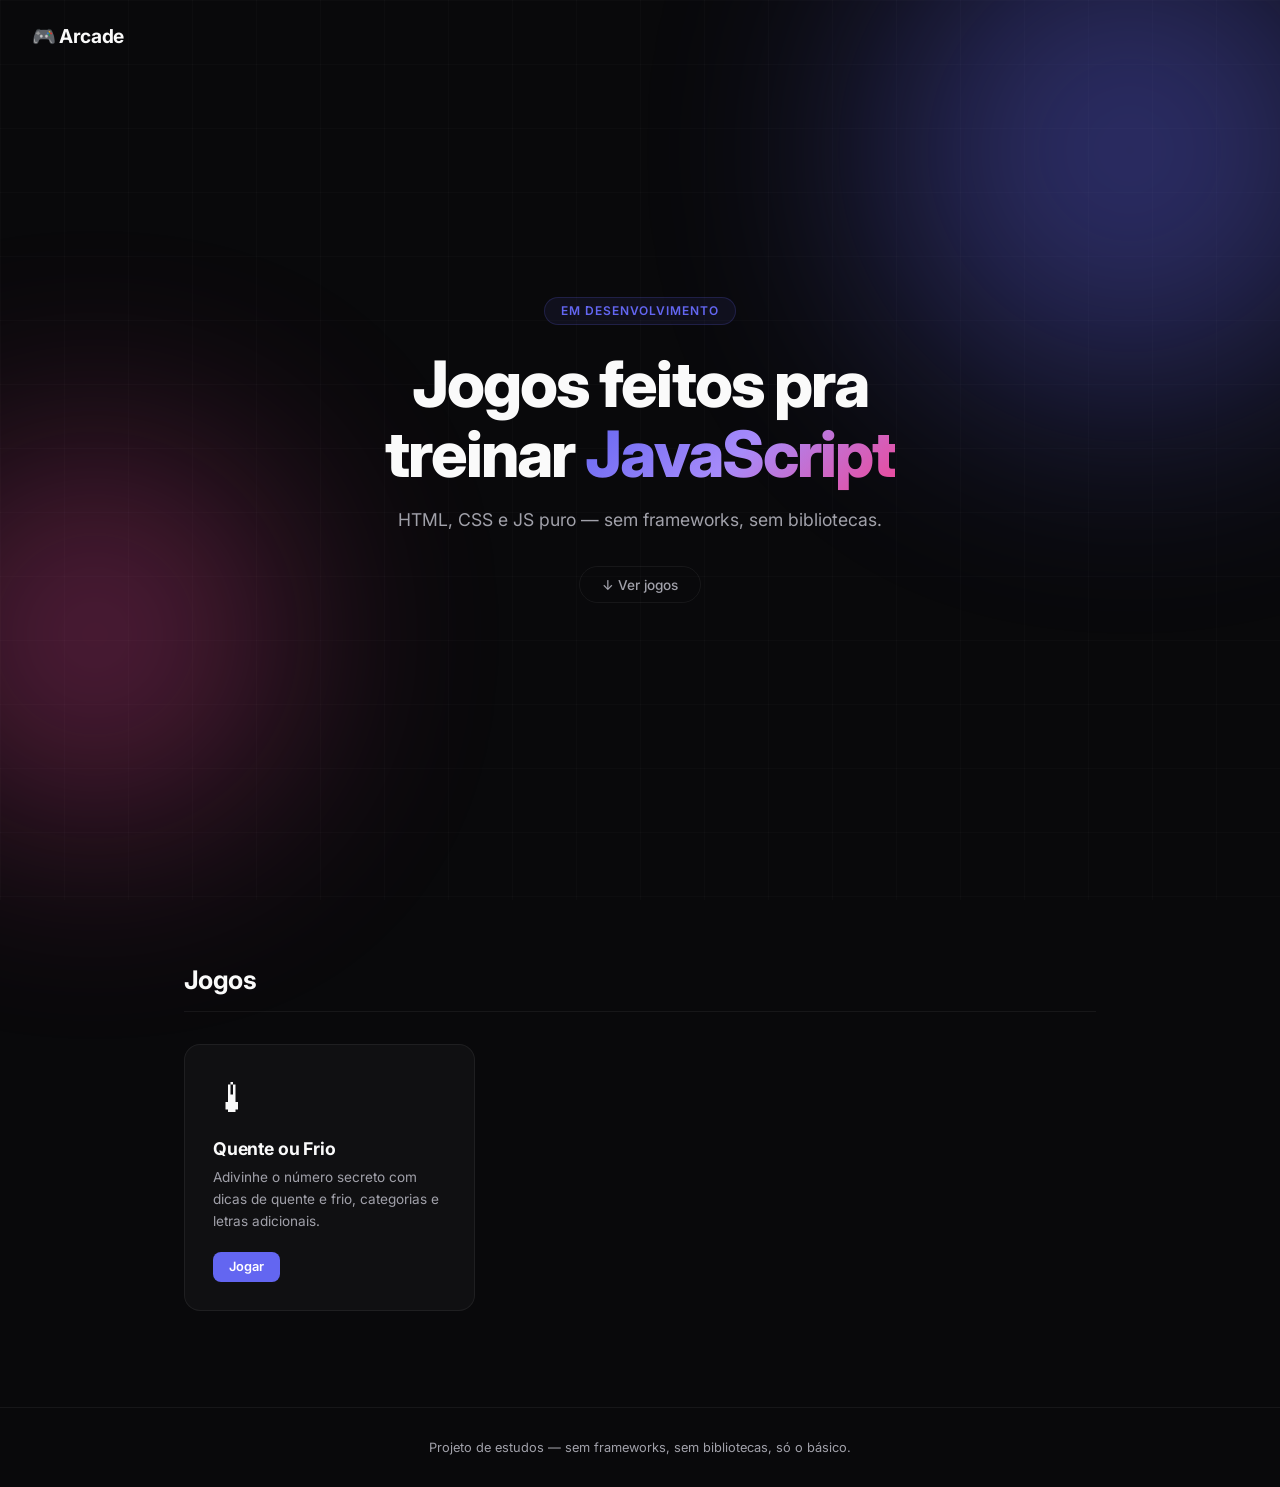
==== index.html @ 45f63b57 "first commit" ====
<!DOCTYPE html>
<html lang="pt-BR">
<head>
    <meta charset="UTF-8">
    <meta name="viewport" content="width=device-width, initial-scale=1.0">
    <title>Arcade — Meus Jogos em JS</title>
    <link rel="icon" type="image/svg+xml" href="data:image/svg+xml,%3Csvg xmlns='http://www.w3.org/2000/svg' viewBox='0 0 100 100'%3E%3Crect x='10' y='25' width='80' height='50' rx='25' fill='%236366f1'/%3E%3Ccircle cx='35' cy='50' r='6' fill='%23fff' opacity='.8'/%3E%3Ccircle cx='65' cy='50' r='6' fill='%23fff' opacity='.8'/%3E%3Ccircle cx='65' cy='38' r='2' fill='%23fff' opacity='.8'/%3E%3Ccircle cx='65' cy='62' r='2' fill='%23fff' opacity='.8'/%3E%3C/svg%3E">
    <link rel="stylesheet" href="style.css">
    <link rel="preconnect" href="https://fonts.googleapis.com">
    <link href="https://fonts.googleapis.com/css2?family=Inter:wght@400;500;600;700;800&display=swap" rel="stylesheet">
</head>
<body>

    <!-- Partículas de fundo -->
    <div class="bg-grid"></div>
    <div class="glow-orb orb-1"></div>
    <div class="glow-orb orb-2"></div>

    <!-- Hero -->
    <header class="hero">
        <nav class="nav">
            <span class="logo">&#127918; Arcade</span>
        </nav>
        <div class="hero-content">
            <span class="badge">Em desenvolvimento</span>
            <h1>Jogos feitos pra<br>treinar <span class="highlight">JavaScript</span></h1>
            <p class="subtitle">HTML, CSS e JS puro — sem frameworks, sem bibliotecas.</p>
            <a class="btn-scroll" href="jogos">&#8595; Ver jogos</a>
        </div>
    </header>

    <!-- Jogos -->
    <main id="jogos" class="section">
        <h2 class="section-title">Jogos</h2>
        <div class="games">
            <a class="card" href="quente_frio/index.html">
                <div class="card-accent" style="--accent: #f59e0b;"></div>
                <span class="card-emoji">&#127777;</span>
                <h3>Quente ou Frio</h3>
                <p>Adivinhe o número secreto com dicas de quente e frio, categorias e letras adicionais.</p>
                <span class="card-tag">Jogar</span>
            </a>
        </div>
    </main>

    <!-- Footer -->
    <footer class="footer">
        <p>Projeto de estudos — sem frameworks, sem bibliotecas, s&oacute; o b&aacute;sico.</p>
    </footer>

</body>
</html>
---- style.css ----
/* ======================== RESET ======================== */
*,
*::before,
*::after {
    margin: 0;
    padding: 0;
    box-sizing: border-box;
}

/* ======================== VARS ========================= */
:root {
    --bg: #09090b;
    --surface: rgba(255, 255, 255, 0.03);
    --surface-hover: rgba(255, 255, 255, 0.06);
    --border: rgba(255, 255, 255, 0.06);
    --border-hover: rgba(255, 255, 255, 0.12);
    --text: #fafafa;
    --text-muted: #a1a1aa;
    --primary: #6366f1;
    --primary-glow: rgba(99, 102, 241, 0.35);
    --radius: 16px;
    --font: 'Inter', -apple-system, BlinkMacSystemFont, sans-serif;
}

/* ======================== BASE ========================= */
html {
    scroll-behavior: smooth;
}

body {
    font-family: var(--font);
    background: var(--bg);
    color: var(--text);
    min-height: 100vh;
    overflow-x: hidden;
    -webkit-font-smoothing: antialiased;
}

/* =================== BACKGROUND FX ===================== */
.bg-grid {
    position: fixed;
    inset: 0;
    background-image:
        linear-gradient(rgba(255, 255, 255, 0.02) 1px, transparent 1px),
        linear-gradient(90deg, rgba(255, 255, 255, 0.02) 1px, transparent 1px);
    background-size: 64px 64px;
    z-index: 0;
    pointer-events: none;
}

.glow-orb {
    position: fixed;
    border-radius: 50%;
    filter: blur(120px);
    opacity: 0.4;
    pointer-events: none;
    z-index: 0;
}

.orb-1 {
    width: 500px;
    height: 500px;
    background: var(--primary);
    top: -100px;
    right: -100px;
    animation: float 10s ease-in-out infinite;
}

.orb-2 {
    width: 350px;
    height: 350px;
    background: #ec4899;
    bottom: 10%;
    left: -80px;
    animation: float 14s ease-in-out infinite reverse;
}

@keyframes float {
    0%, 100% { transform: translateY(0) scale(1); }
    50%      { transform: translateY(40px) scale(1.05); }
}

/* ======================= NAV =========================== */
.nav {
    position: absolute;
    top: 0;
    left: 0;
    right: 0;
    padding: 1.5rem 2rem;
    z-index: 2;
}

.logo {
    font-size: 1.2rem;
    font-weight: 700;
    letter-spacing: -0.02em;
}

/* ===================== HERO ============================ */
.hero {
    position: relative;
    z-index: 1;
    display: flex;
    align-items: center;
    justify-content: center;
    min-height: 100vh;
    padding: 2rem;
}

.hero-content {
    text-align: center;
    max-width: 640px;
    animation: fadeUp 0.8s ease-out both;
}

@keyframes fadeUp {
    from { opacity: 0; transform: translateY(30px); }
    to   { opacity: 1; transform: translateY(0); }
}

.badge {
    display: inline-block;
    padding: 0.35rem 1rem;
    font-size: 0.75rem;
    font-weight: 600;
    text-transform: uppercase;
    letter-spacing: 0.08em;
    color: var(--primary);
    background: rgba(99, 102, 241, 0.08);
    border: 1px solid rgba(99, 102, 241, 0.2);
    border-radius: 100px;
    margin-bottom: 1.5rem;
}

.hero h1 {
    font-size: clamp(2.4rem, 6vw, 4rem);
    font-weight: 800;
    line-height: 1.1;
    letter-spacing: -0.03em;
    margin-bottom: 1rem;
}

.highlight {
    background: linear-gradient(135deg, var(--primary), #a78bfa, #ec4899);
    -webkit-background-clip: text;
    -webkit-text-fill-color: transparent;
    background-clip: text;
}

.subtitle {
    color: var(--text-muted);
    font-size: 1.1rem;
    line-height: 1.6;
    margin-bottom: 2rem;
}

.btn-scroll {
    display: inline-flex;
    align-items: center;
    gap: 0.4rem;
    color: var(--text-muted);
    text-decoration: none;
    font-size: 0.85rem;
    font-weight: 500;
    padding: 0.6rem 1.4rem;
    border: 1px solid var(--border);
    border-radius: 100px;
    transition: all 0.25s ease;
}

.btn-scroll:hover {
    color: var(--text);
    border-color: var(--border-hover);
    background: var(--surface);
}

/* =================== SECTION =========================== */
.section {
    position: relative;
    z-index: 1;
    max-width: 960px;
    margin: 0 auto;
    padding: 4rem 1.5rem 6rem;
}

.section-title {
    font-size: 1.6rem;
    font-weight: 700;
    letter-spacing: -0.02em;
    margin-bottom: 2rem;
    padding-bottom: 1rem;
    border-bottom: 1px solid var(--border);
}

/* =================== CARDS ============================= */
.games {
    display: grid;
    grid-template-columns: repeat(auto-fill, minmax(280px, 1fr));
    gap: 1.25rem;
}

.card {
    position: relative;
    display: flex;
    flex-direction: column;
    padding: 1.75rem;
    background: var(--surface);
    border: 1px solid var(--border);
    border-radius: var(--radius);
    text-decoration: none;
    color: var(--text);
    transition: all 0.3s ease;
    overflow: hidden;
}

.card:hover {
    background: var(--surface-hover);
    border-color: var(--border-hover);
    transform: translateY(-2px);
}

.card-accent {
    position: absolute;
    top: 0;
    left: 0;
    right: 0;
    height: 2px;
    background: var(--accent);
    opacity: 0;
    transition: opacity 0.3s ease;
}

.card:hover .card-accent {
    opacity: 1;
}

.card-emoji {
    font-size: 2.5rem;
    margin-bottom: 1rem;
    display: block;
}

.card h3 {
    font-size: 1.1rem;
    font-weight: 700;
    margin-bottom: 0.5rem;
    letter-spacing: -0.01em;
}

.card p {
    color: var(--text-muted);
    font-size: 0.85rem;
    line-height: 1.6;
    flex: 1;
}

.card-tag {
    display: inline-flex;
    align-items: center;
    margin-top: 1.25rem;
    padding: 0.45rem 1rem;
    background: var(--primary);
    color: #fff;
    border-radius: 8px;
    font-size: 0.8rem;
    font-weight: 600;
    width: fit-content;
    transition: background 0.2s ease;
}

.card:hover .card-tag {
    background: #4f46e5;
}

/* =================== FOOTER ============================ */
.footer {
    position: relative;
    z-index: 1;
    text-align: center;
    padding: 2rem;
    border-top: 1px solid var(--border);
}

.footer p {
    color: var(--text-muted);
    font-size: 0.8rem;
}

/* ================== RESPONSIVE ========================= */
@media (max-width: 480px) {
    .hero-content {
        padding: 0 0.5rem;
    }

    .section {
        padding: 3rem 1rem 4rem;
    }

    .card {
        padding: 1.5rem;
    }
}
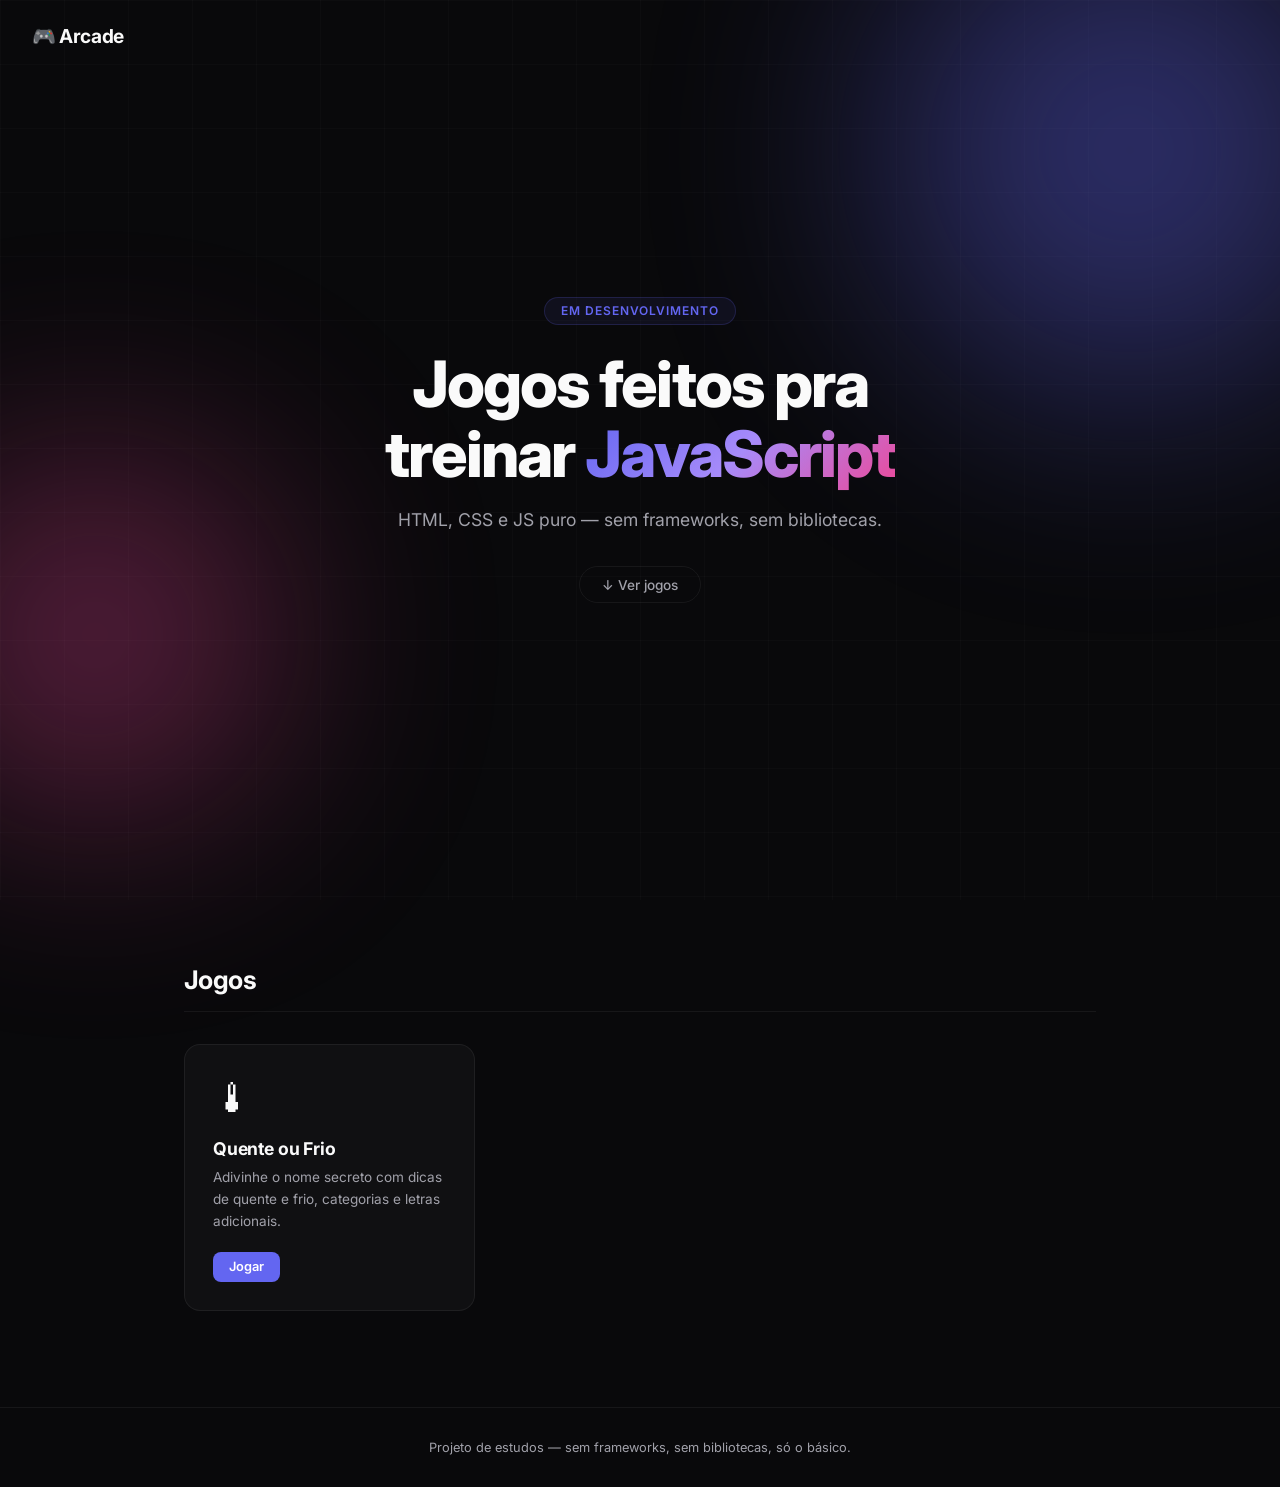
==== commit 9f9d42fa: "updt layouts" ====
--- a/index.html
+++ b/index.html
@@ -25,7 +25,7 @@
             <span class="badge">Em desenvolvimento</span>
             <h1>Jogos feitos pra<br>treinar <span class="highlight">JavaScript</span></h1>
             <p class="subtitle">HTML, CSS e JS puro — sem frameworks, sem bibliotecas.</p>
-            <a class="btn-scroll" href="jogos">&#8595; Ver jogos</a>
+            <a class="btn-scroll" href="#jogos">&#8595; Ver jogos</a>
         </div>
     </header>
 
@@ -37,7 +37,7 @@
                 <div class="card-accent" style="--accent: #f59e0b;"></div>
                 <span class="card-emoji">&#127777;</span>
                 <h3>Quente ou Frio</h3>
-                <p>Adivinhe o número secreto com dicas de quente e frio, categorias e letras adicionais.</p>
+                <p>Adivinhe o nome secreto com dicas de quente e frio, categorias e letras adicionais.</p>
                 <span class="card-tag">Jogar</span>
             </a>
         </div>
--- a/style.css
+++ b/style.css
@@ -287,16 +287,81 @@
 }
 
 /* ================== RESPONSIVE ========================= */
+@media (max-width: 768px) {
+    .orb-1 {
+        width: 300px;
+        height: 300px;
+    }
+
+    .orb-2 {
+        width: 200px;
+        height: 200px;
+    }
+
+    .hero {
+        min-height: 80vh;
+        padding: 1.5rem;
+    }
+
+    .section {
+        padding: 3rem 1.25rem 4rem;
+    }
+
+    .section-title {
+        font-size: 1.3rem;
+    }
+
+    .games {
+        grid-template-columns: 1fr;
+    }
+}
+
 @media (max-width: 480px) {
+    .hero {
+        min-height: 70vh;
+        padding: 1rem;
+    }
+
     .hero-content {
         padding: 0 0.5rem;
     }
 
+    .badge {
+        font-size: 0.7rem;
+        padding: 0.3rem 0.8rem;
+    }
+
+    .subtitle {
+        font-size: 0.95rem;
+    }
+
     .section {
-        padding: 3rem 1rem 4rem;
+        padding: 2rem 1rem 3rem;
+    }
+
+    .section-title {
+        font-size: 1.2rem;
+        margin-bottom: 1.5rem;
     }
 
     .card {
         padding: 1.5rem;
     }
-}
+
+    .card-emoji {
+        font-size: 2rem;
+        margin-bottom: 0.75rem;
+    }
+
+    .card h3 {
+        font-size: 1rem;
+    }
+
+    .card p {
+        font-size: 0.8rem;
+    }
+
+    .bg-grid {
+        background-size: 32px 32px;
+    }
+}
